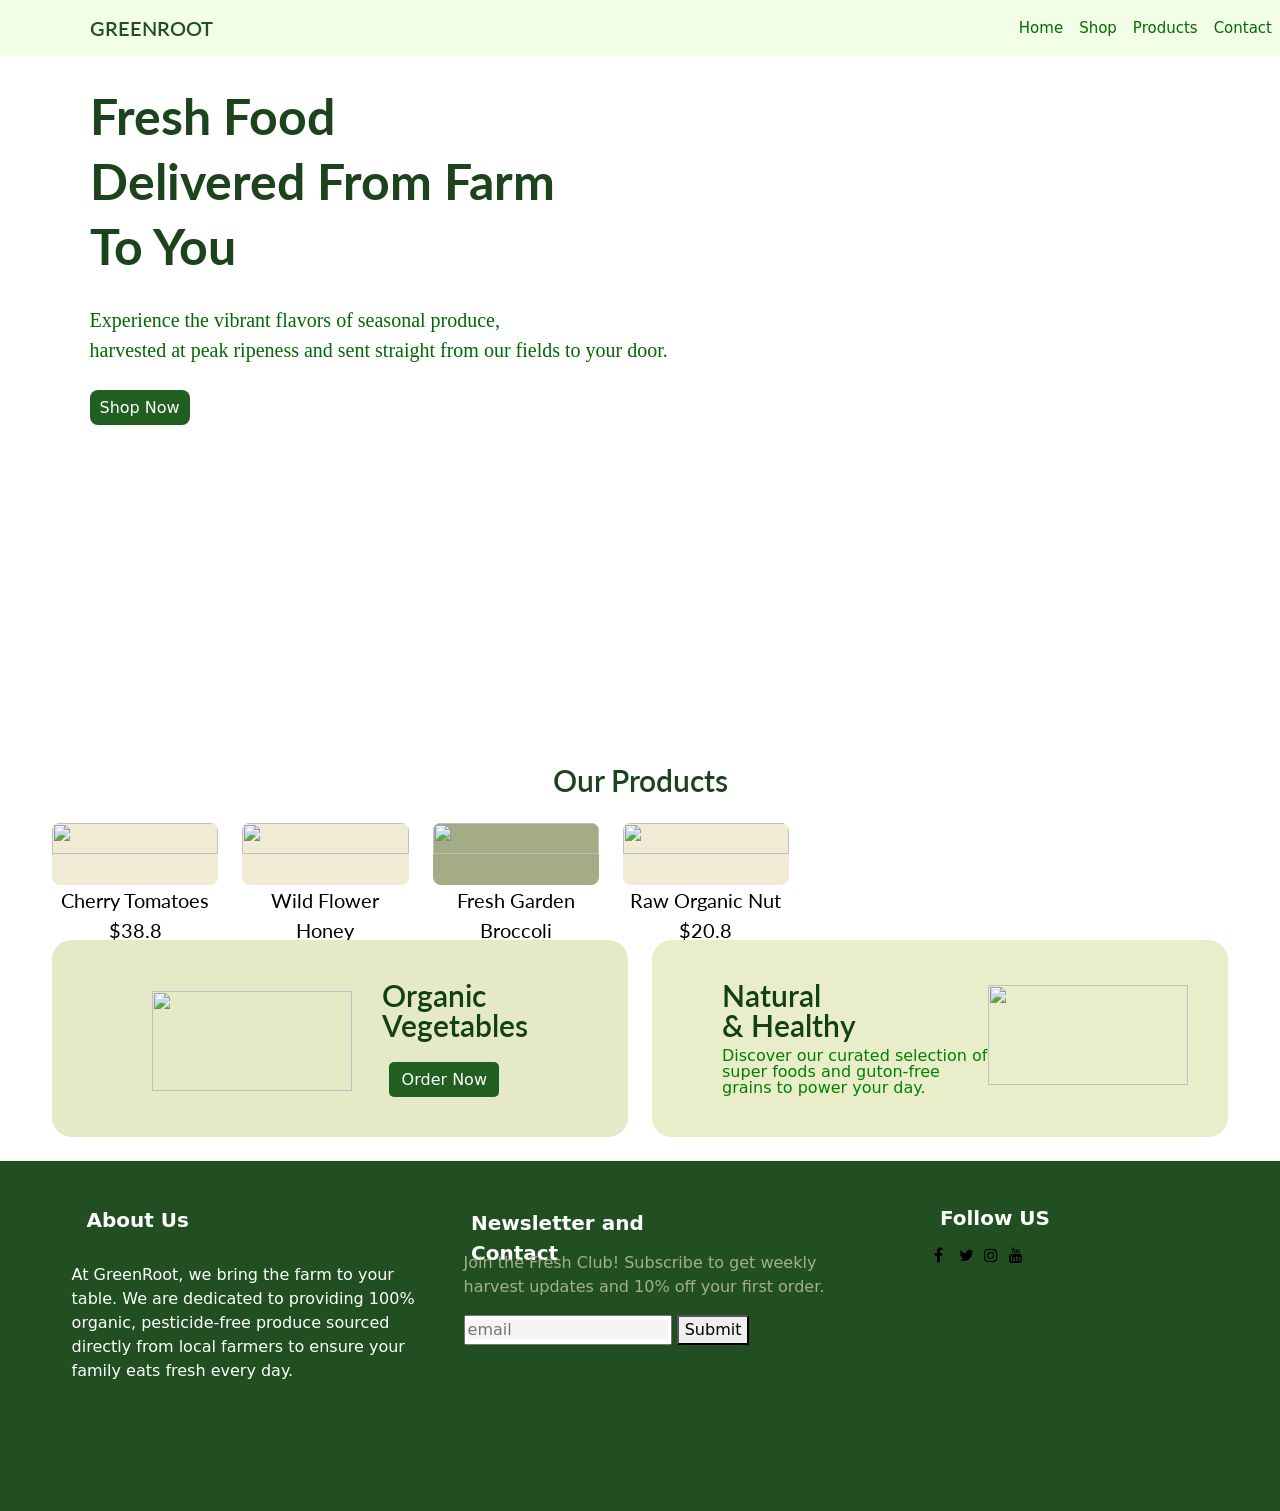
==== index.html @ a455054f "Add files via upload" ====
<!DOCTYPE html>
<html lang="en">
<head>
    <meta charset="UTF-8">
    <meta name="viewport" content="width=device-width, initial-scale=1.0">
    <link href="https://cdn.jsdelivr.net/npm/bootstrap@5.3.3/dist/css/bootstrap.min.css" rel="stylesheet">
    
    <link href="https://fonts.googleapis.com/css2?family=Lato:ital,wght@0,100;0,300;0,400;0,700;0,900;1,100;1,300;1,400;1,700;1,900&family=Play:wght@400;700&family=Playfair+Display:ital,wght@0,400..900;1,400..900&display=swap" rel="stylesheet">
    <link rel="stylesheet" href="style.css">
    <link rel="stylesheet" href="https://cdnjs.cloudflare.com/ajax/libs/font-awesome/4.7.0/css/font-awesome.min.css">


    <title>Organic</title>
</head>
<body>
    
  <nav id="mainNav" class="navbar navbar-expand-lg navbar-light fixed-top">
      <a class="navbar-brand" href="#">GREENROOT</a>
      <button class="navbar-toggler" type="button" data-bs-toggle="collapse" data-bs-target="#navbarNav">
          <span class="navbar-toggler-icon"></span>
       </button>
     <div class="collapse navbar-collapse" id="navbarNav">    
          <ul class="navbar-nav ms-auto">
                <li class="nav-item">
                    <a class="nav-link" href="#home">Home</a>
                </li>
                <li class="nav-item">
                    <a class="nav-link" href="#shop">Shop</a>
                </li>
                <li class="nav-item">
                    <a class="nav-link" href="#product">Products</span></a>
                </li>
                <li class="nav-item">
                    <a class="nav-link" href="#contact">Contact</a>
                </li>
          </ul>
      </div>
  </nav>

  <section class="hero-section">
      <div class="hero-headline" id="home">Fresh Food <br>Delivered From Farm <br>To You</div>
     <div class="hero-subheadline"> Experience the vibrant flavors of seasonal produce, <br>harvested at peak ripeness and sent straight from our fields to your door.</div>
     <button class="Shopnow" id="home">Shop Now</button>
  </section>

<div class="product" id="product">our products</div>

<section class="container">
    <div class="row">
       <div class="col-lg-3 col-md-6 col-12 mb-0">
            <div class="product-card h-100">
                <img src="img/tomato.png" class="product-image" id="tomato">
                <div class="product-name">Cherry Tomatoes</div>
                <div class="product-price">$38.8</div>
            </div>
         </div>

      <div class="col-lg-3 col-md-6 col-12 mb-0">
          <div class="product-card h-100">
                <img src="img/honey.png" class="product-image" id="honey">
                <div class="product-name">Wild Flower Honey</div>
                <div class="product-price">$27.5</div>
            </div>
      </div>

       <div class="col-lg-3 col-md-6 col-12 mb-0">
          <div class="product-card h-100">
                <img src="img/broccoli.png" class="product-image" id="broccoli">
                <div class="product-name">Fresh Garden Broccoli</div>
                <div class="product-price">$30.5</div>
            </div>
      </div>

      <div class="col-lg-3 col-md-6 col-12 mb-0">
          <div class="product-card h-100">
                <img src="img/nut.png" class="product-image" id="nut">
                <div class="product-name">Raw Organic Nut</div>
                <div class="product-price">$20.8</div>
            </div>
      </div>
  </div>
</section>

<section class="container mt-0">
    <div class="row">
        <div class="col-md-6 col-12 mb-4">
            <div class="Card h-100">
                <img class="pro-image" src="img/avocado.png">
                <div class="group-text">
                    <h2>organic<br>vegetables</h2>
                    <button class="pro-button" id="shop">order now</button>
                </div>
            </div>
        </div>

      <div class="col-md-6 col-12 mb-4">
          <div class="Card2 h-100">
              <div class="group-text">
                    <h2>natural<br> & healthy</h2>
                    <span>Discover our curated selection of super foods
                    and guton-free grains to power your day.</span>
                </div>
                <img class="pro-image" src="img/soyabeans.png">
          </div>
      </div> 
 </div> 
</section>

<section class="footer">
  <div class="container">
        <div class="col-lg-4 col-md-6 col-sm-12">
            <div class="foot">
                <h3 id="about">About Us</h3>
                <p>At GreenRoot, we bring the farm to your table. We are dedicated to providing 100% organic, pesticide-free produce sourced directly from local farmers to ensure your family eats fresh every day.</p>
            </div>
        </div>

        <div class="col-lg-4 col-md-6 col-sm-12">
          <div class="news">
              <div class="Newsletter" id="contact">Newsletter and Contact</div>
               <P>Join the Fresh Club! Subscribe to get weekly harvest updates and 10% off your first order.</P>
               <form action>
               <input type="email" placeholder="email" class="Email">
               <button class="submit">Submit</button>
               </form>
           </div>
      </div>

      <div class="col-lg-4 col-md-6 col-sm-12">
         <div class="follow">
             <h1>Follow US</h1>
         </div>
          
          <a href="https://facebook.com" class="fa fa-facebook" id="face"></a>
          <a href="https://tweeter.com" class="fa fa-twitter"></a>
          <a href="https://instagram.com" class="fa fa-instagram"></a>
          <a href="https://youtube.com" class="fa fa-youtube"></a>
      </div>
   </div>
</section>

<script src="https://cdn.jsdelivr.net/npm/bootstrap@5.3.3/dist/js/bootstrap.bundle.min.js"></script>

</body>
</html>
---- style.css ----
#mainNav .navbar-brand {
    color: #224f22;
    font-family: "Lato", sans-serif;
    font-size: 20px;
    font-weight: 550;
    text-transform: uppercase;
    padding-left: 7%;
    
}

#mainNav .nav-link {
color: #026d02;
font-weight: 500;
font-size: 15px;

}

#mainNav .nav-link:hover {
   color: #013401; 
}

nav {
    background-color: #f3fee6;
}

.hero-section {
    background-image: url(img/hero\ shot.jpg);
   min-height: 80vh;
    background-repeat: no-repeat;
    background-position: center;
    background-size: cover;
    padding: 20px 0;

    
}

.hero-headline {
    font-size: 50px;
    font-weight: 700;
    font-family: "Lato", sans-serif;
    color: #1c431c;
    margin-left: 7%;
    padding-top: 5%;
    line-height: 1.3;

}

.hero-subheadline {
 color: #026902;
    margin-left: 7%;
   padding-top: 2%;
  font-family: 'Times New Roman', Times, serif;
  font-size: 20px; 
}


.Shopnow {
    background-color: #215f21;
    color: white;
    border-radius: 8px;
    margin-left: 7%;
    margin-top: 2%;
    font-weight: 500;
    border: none;
    width: 100px;
    height: 35px;

}

.container {
    max-width: 1200px;
  width: 100%;
  display: flex;
  flex-wrap: wrap;
}

.product {
    color:#1c431c;
    font-family: "Lato", sans-serif;
    font-size: 30px;
    font-weight: 550;
    text-transform: capitalize;
    text-align: center;
    margin-top: 3%;
    margin-bottom: 1%;
}

.product-grid {
    display: grid;
    grid-template-columns: 4, 1fr;
    gap: 0;
    
}

.product-card {
    border-radius: 12px;
    text-align: center; 
    height: 100%;
    box-sizing: border-box;
    justify-content: center;
   margin-bottom: 0%;
}

.product-image {
    width: 100%;
    border-radius: 8px;
    height: 50%;
    margin-top: 4%;
}

#tomato {
    background-color: #f1ebd5;
}

#honey {
    background-color: #f1ebd5;
}

#broccoli {
    background-color: #a4ac86;
}

#nut {
    background-color: #f1ebd5;
}

.product-name {
    color: #000000;
    text-align: center;
    font-family: "Lato", sans-serif;
    font-size: 20px;
    font-weight: 400;
}

.product-price {
    color: #000000;
    text-align: center;
   font-family: "Lato", sans-serif;
    font-size: 20px;
    font-weight: 400;
    margin-bottom: 0%;
}

.Card {
    display: flex;
    align-items: center;
    justify-content: center;
    background-color: #e5e9c8;
    padding: 40px;
    border-radius: 20px;
    margin-top: 0%;

}
.pro-image {
    width: 200px;
    margin-top: 1%;
    height: 100px;
}

.group-text {
    display: flex;
    flex-direction: column;
    align-items: flex-start;
    margin-left: 30px;
}

.group-text h2 {
    display: inline-block;
    font-family:  "Lato", sans-serif;
    font-weight: 600;
    font-size: 30px;
    text-transform: capitalize;
   line-height: 1;
   color: #114111;
}

.pro-button {
    background-color: #215f21;
    color: white;
    font-weight: 500;
    border: none;
    border-radius: 5px;
    margin-left: 5%;
    margin-top: 10%;
    text-transform: capitalize;
    height: 35px;
    width: 110px;

}

.Card2 {
 display: flex;
 justify-content: flex-start;
 align-content:flex-start;
  background-color: #e9edc9;
 padding: 40px;
  border-radius: 20px;
 height: 190px;
 margin-top: 0%;

}

.group-text span {
   color: green;
   line-height: 1;
}


.footer {
    background-color: #224f22;
    min-height: 350px; 
    height: auto;
    padding-bottom: 40px;
}

.foot h3 {
    font-size: 20px;
    margin-left: 2%;
    color: white;
    font-weight: bolder;
    padding-left: 2%;
    font-size: 20px;  
}

.foot p {
  padding-top: 6%;
}

.foot {
 margin-left: 5%;
 color: white;
 padding-top: 12%;
} 
 

.footer .row {
    padding-top: 6%;
}   
    
.news {
 margin-left: 5%;
 padding-top: 12%;

}

.Newsletter {
 color: white;
 width: 260px;
 height:35px;
 font-weight: bolder;
 padding-left: 2%;
 font-size: 20px;
 

}

.news p {
 color: #a3b18a;
 padding-top: 2%;
    
}

.follow {
  padding-top: 10%;
  margin-left: 25%;
}

.follow h1 {
    color: white;
  width: 260px;
 height:35px;
 font-weight: bolder;
 padding-left: 2%;
 font-size: 20px;
 padding-top: 2%;


}

.fa {
    color: black;
    text-decoration: none;
    width: 20px;
    

}

#face {
    margin-left: 25%;
}

::placeholder {
    background-color: whitesmoke;
    
}

@media (max-width: 768px) {
    .hero-headline {
        font-size: 35px; 
        padding-top: 16%;

    }
    
    .hero-subheadline {
        font-size: 26px;
        br { display: none; } 
        
    }

    #Nav {
        padding-left: 0; 
        text-align: center;
    }

    .Card, .Card2 {
        flex-direction: column; 
        text-align: center;
        padding: 15px;
    }

    .Card2 span {
        font-size: 15px;
    }

    .group-text {
        margin-left: 0;
        align-items: center;
        margin-top: 15px;
    }
}

@media (max-width: 480px) {
    .hero-headline {
        font-size: 28px;
        margin-left: 0 !important; 
        text-align: start;   
        width: 100%;
        margin-top: 5%;
    }
    
    .product-image {
        height: auto; 
    }

    .footer .col-4 {
        text-align: center;
        margin-bottom: 30px;
    }
    
    .foot, .news, .follow {
        margin-left: 0;
        padding-top: 20px;
    }

    .hero-subheadline {
        margin-left: 0 !important; 
        text-align: start;   
        width: 100%;
        margin-top: 5%;
        font-size: 14px;

}

.Shopnow {
    height: 50px;
    width: 90px;
   margin-left: 35%;
   margin-top: 8%;

}

}
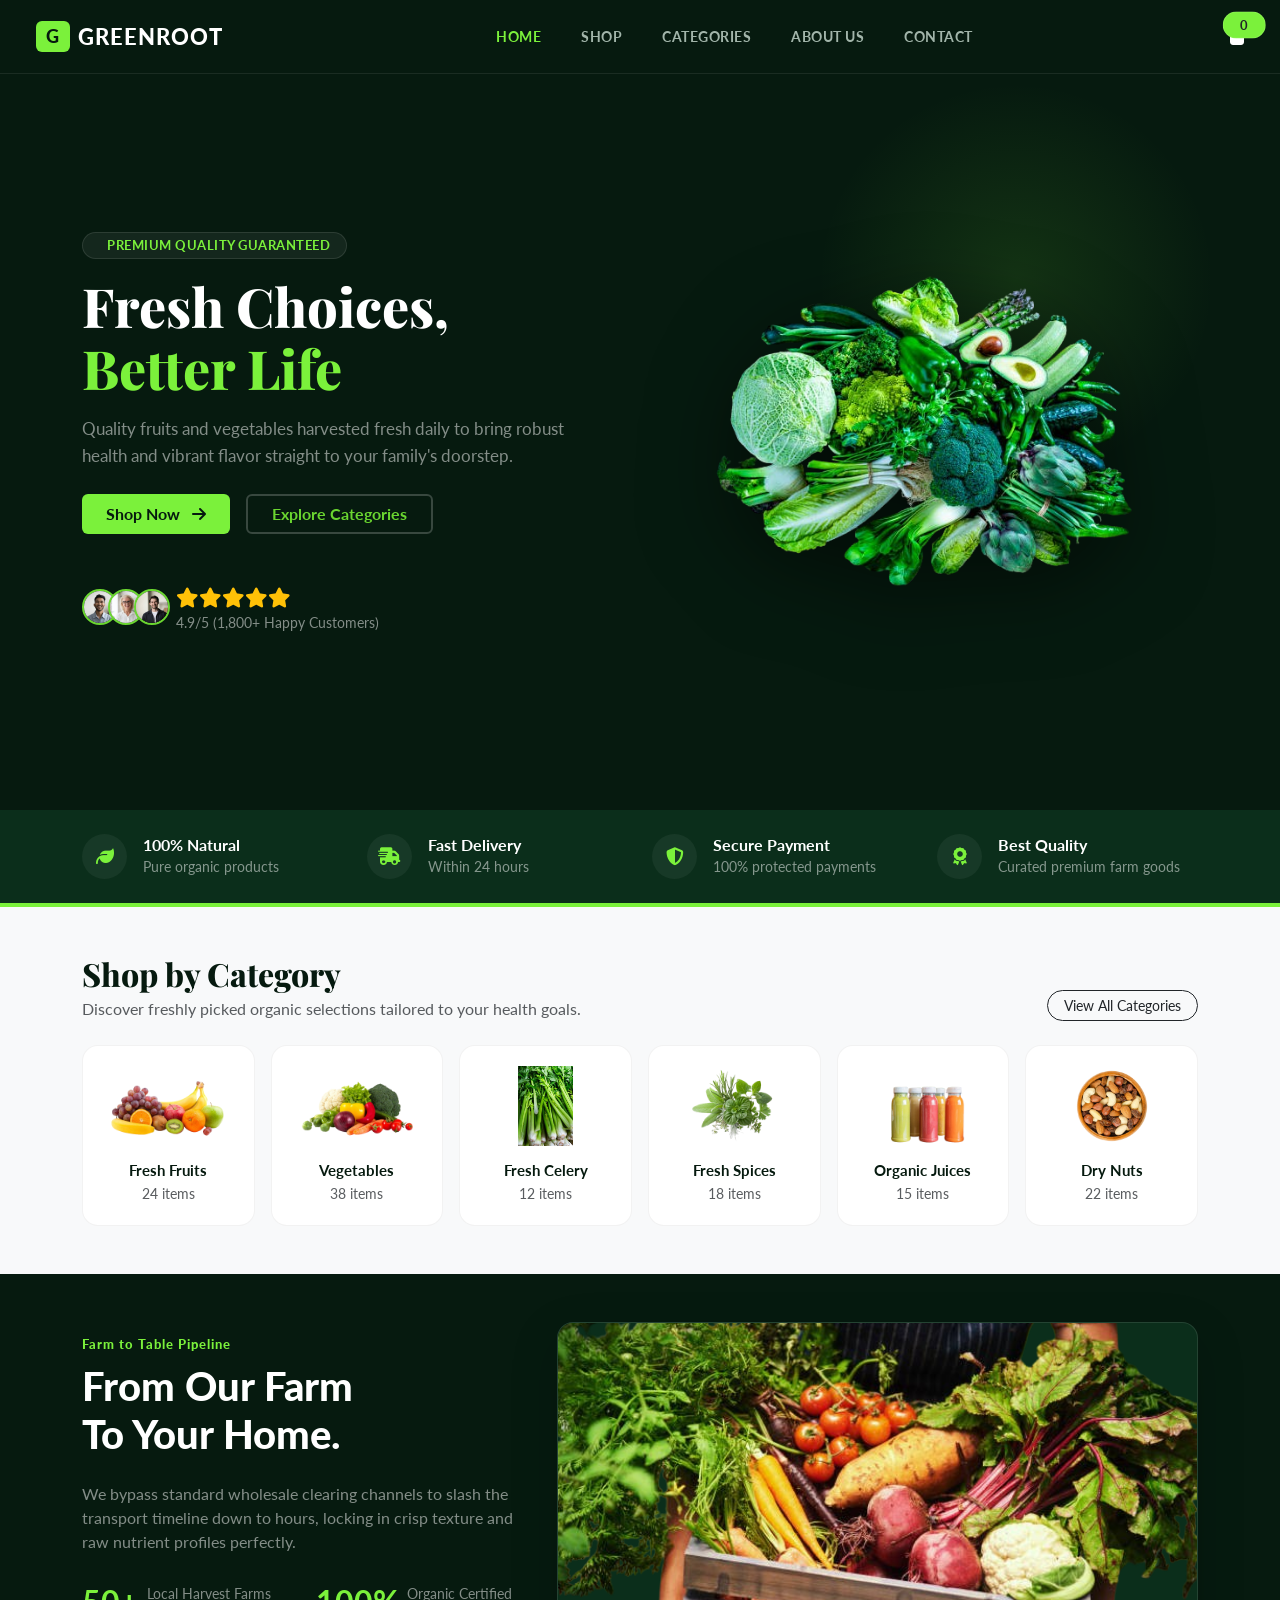
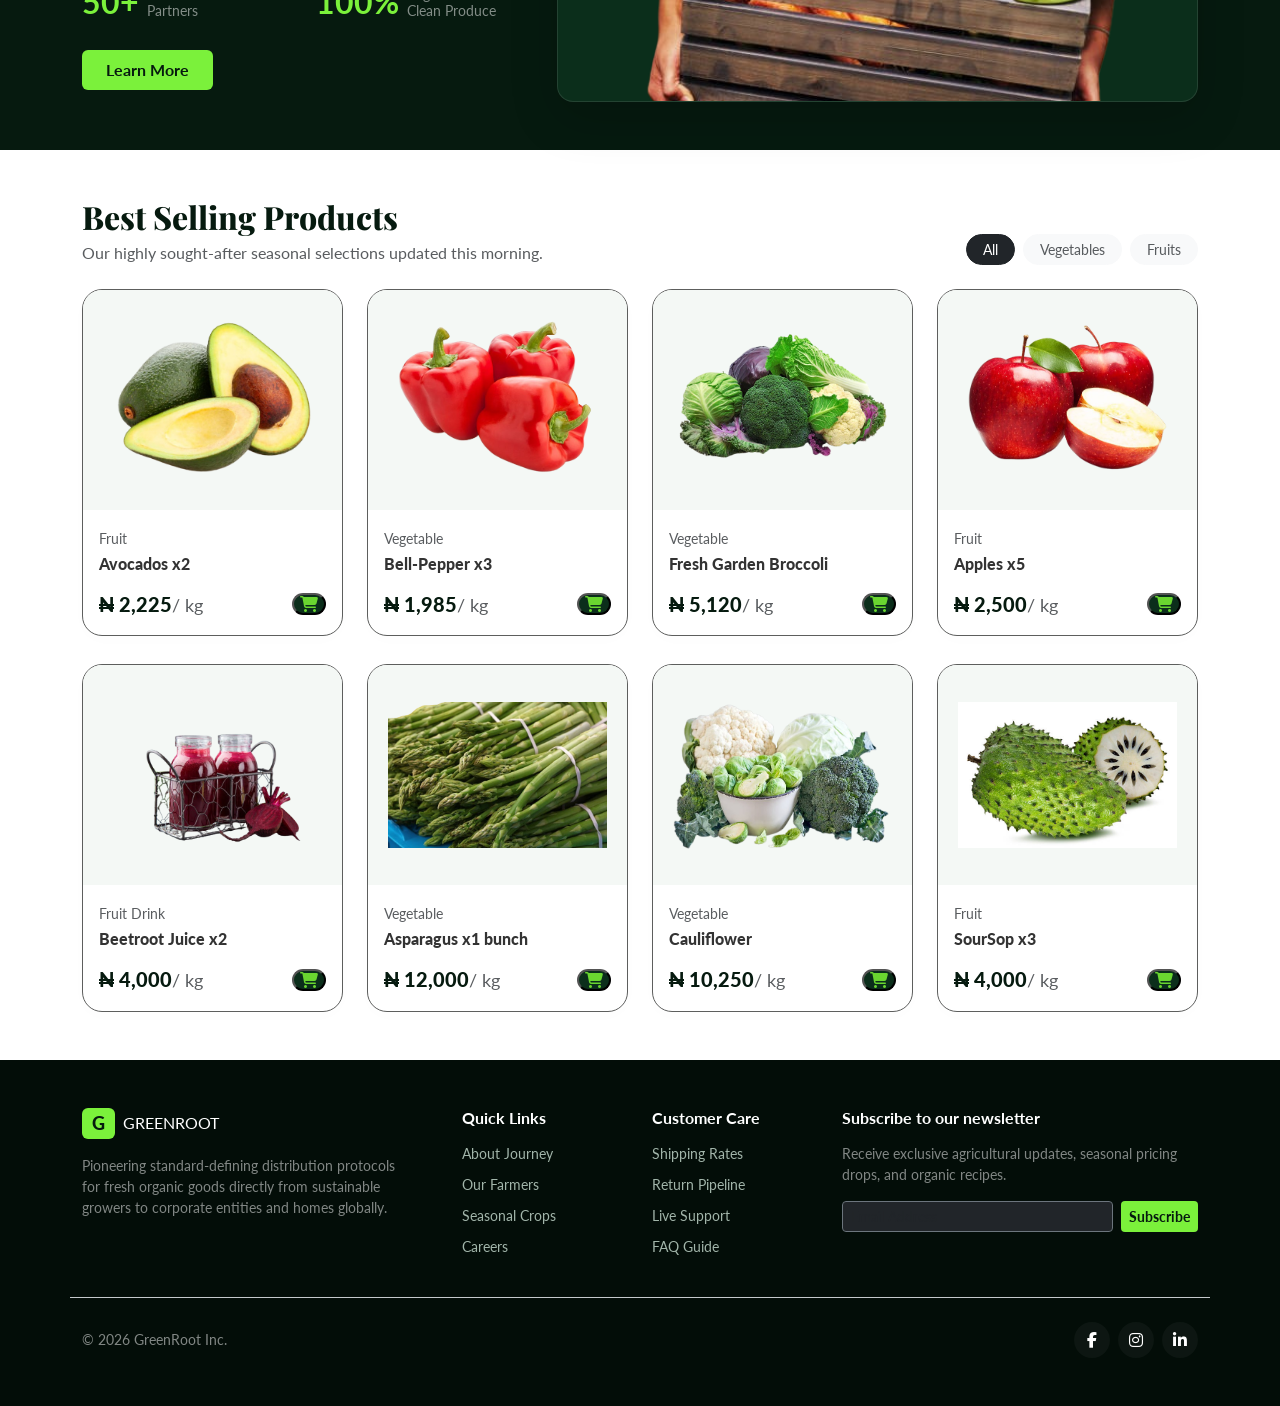
==== commit a69e51a6: "Add about, contact, categories pages and update layout" ====
--- a/index.html
+++ b/index.html
@@ -1,145 +1,407 @@
-<!DOCTYPE html>
-<html lang="en">
-<head>
-    <meta charset="UTF-8">
-    <meta name="viewport" content="width=device-width, initial-scale=1.0">
-    <link href="https://cdn.jsdelivr.net/npm/bootstrap@5.3.3/dist/css/bootstrap.min.css" rel="stylesheet">
-    
-    <link href="https://fonts.googleapis.com/css2?family=Lato:ital,wght@0,100;0,300;0,400;0,700;0,900;1,100;1,300;1,400;1,700;1,900&family=Play:wght@400;700&family=Playfair+Display:ital,wght@0,400..900;1,400..900&display=swap" rel="stylesheet">
-    <link rel="stylesheet" href="style.css">
-    <link rel="stylesheet" href="https://cdnjs.cloudflare.com/ajax/libs/font-awesome/4.7.0/css/font-awesome.min.css">
-
-
-    <title>Organic</title>
-</head>
-<body>
-    
-  <nav id="mainNav" class="navbar navbar-expand-lg navbar-light fixed-top">
-      <a class="navbar-brand" href="#">GREENROOT</a>
-      <button class="navbar-toggler" type="button" data-bs-toggle="collapse" data-bs-target="#navbarNav">
-          <span class="navbar-toggler-icon"></span>
-       </button>
-     <div class="collapse navbar-collapse" id="navbarNav">    
-          <ul class="navbar-nav ms-auto">
-                <li class="nav-item">
-                    <a class="nav-link" href="#home">Home</a>
-                </li>
-                <li class="nav-item">
-                    <a class="nav-link" href="#shop">Shop</a>
-                </li>
-                <li class="nav-item">
-                    <a class="nav-link" href="#product">Products</span></a>
-                </li>
-                <li class="nav-item">
-                    <a class="nav-link" href="#contact">Contact</a>
-                </li>
-          </ul>
-      </div>
-  </nav>
-
-  <section class="hero-section">
-      <div class="hero-headline" id="home">Fresh Food <br>Delivered From Farm <br>To You</div>
-     <div class="hero-subheadline"> Experience the vibrant flavors of seasonal produce, <br>harvested at peak ripeness and sent straight from our fields to your door.</div>
-     <button class="Shopnow" id="home">Shop Now</button>
-  </section>
-
-<div class="product" id="product">our products</div>
-
-<section class="container">
-    <div class="row">
-       <div class="col-lg-3 col-md-6 col-12 mb-0">
-            <div class="product-card h-100">
-                <img src="img/tomato.png" class="product-image" id="tomato">
-                <div class="product-name">Cherry Tomatoes</div>
-                <div class="product-price">$38.8</div>
-            </div>
-         </div>
-
-      <div class="col-lg-3 col-md-6 col-12 mb-0">
-          <div class="product-card h-100">
-                <img src="img/honey.png" class="product-image" id="honey">
-                <div class="product-name">Wild Flower Honey</div>
-                <div class="product-price">$27.5</div>
-            </div>
-      </div>
-
-       <div class="col-lg-3 col-md-6 col-12 mb-0">
-          <div class="product-card h-100">
-                <img src="img/broccoli.png" class="product-image" id="broccoli">
-                <div class="product-name">Fresh Garden Broccoli</div>
-                <div class="product-price">$30.5</div>
-            </div>
-      </div>
-
-      <div class="col-lg-3 col-md-6 col-12 mb-0">
-          <div class="product-card h-100">
-                <img src="img/nut.png" class="product-image" id="nut">
-                <div class="product-name">Raw Organic Nut</div>
-                <div class="product-price">$20.8</div>
-            </div>
-      </div>
-  </div>
-</section>
-
-<section class="container mt-0">
-    <div class="row">
-        <div class="col-md-6 col-12 mb-4">
-            <div class="Card h-100">
-                <img class="pro-image" src="img/avocado.png">
-                <div class="group-text">
-                    <h2>organic<br>vegetables</h2>
-                    <button class="pro-button" id="shop">order now</button>
-                </div>
-            </div>
-        </div>
-
-      <div class="col-md-6 col-12 mb-4">
-          <div class="Card2 h-100">
-              <div class="group-text">
-                    <h2>natural<br> & healthy</h2>
-                    <span>Discover our curated selection of super foods
-                    and guton-free grains to power your day.</span>
-                </div>
-                <img class="pro-image" src="img/soyabeans.png">
-          </div>
-      </div> 
- </div> 
-</section>
-
-<section class="footer">
-  <div class="container">
-        <div class="col-lg-4 col-md-6 col-sm-12">
-            <div class="foot">
-                <h3 id="about">About Us</h3>
-                <p>At GreenRoot, we bring the farm to your table. We are dedicated to providing 100% organic, pesticide-free produce sourced directly from local farmers to ensure your family eats fresh every day.</p>
-            </div>
-        </div>
-
-        <div class="col-lg-4 col-md-6 col-sm-12">
-          <div class="news">
-              <div class="Newsletter" id="contact">Newsletter and Contact</div>
-               <P>Join the Fresh Club! Subscribe to get weekly harvest updates and 10% off your first order.</P>
-               <form action>
-               <input type="email" placeholder="email" class="Email">
-               <button class="submit">Submit</button>
-               </form>
-           </div>
-      </div>
-
-      <div class="col-lg-4 col-md-6 col-sm-12">
-         <div class="follow">
-             <h1>Follow US</h1>
-         </div>
-          
-          <a href="https://facebook.com" class="fa fa-facebook" id="face"></a>
-          <a href="https://tweeter.com" class="fa fa-twitter"></a>
-          <a href="https://instagram.com" class="fa fa-instagram"></a>
-          <a href="https://youtube.com" class="fa fa-youtube"></a>
-      </div>
-   </div>
-</section>
-
-<script src="https://cdn.jsdelivr.net/npm/bootstrap@5.3.3/dist/js/bootstrap.bundle.min.js"></script>
-
-</body>
+<!DOCTYPE html>
+<html lang="en">
+<head>
+    <meta charset="UTF-8">
+    <meta name="viewport" content="width=device-width, initial-scale=1.0">
+    <title>GreenRoot - Fresh Choices, Better Life</title>
+    <link href="https://cdn.jsdelivr.net/npm/bootstrap@5.3.3/dist/css/bootstrap.min.css" rel="stylesheet">
+    <link href="https://fonts.googleapis.com/css2?family=Lato:wght@300;400;700;900&family=Playfair+Display:wght@600;700;800&display=swap" rel="stylesheet">
+    <link rel="stylesheet" href="https://cdnjs.cloudflare.com/ajax/libs/font-awesome/6.4.0/css/all.min.css">
+    <link rel="stylesheet" href="style.css">
+</head>
+<body>
+
+    <!-- NAVBAR -->
+    <nav class="navbar navbar-expand-lg navbar-dark fixed-top nav px-2 px-lg-4">
+        <div class="container-fluid">
+            <a class="navbar-brand d-flex align-items-center" href="#">
+                <span class="brand-logo-accent">G</span>GREENROOT
+            </a>
+            <button class="navbar-toggler" type="button" data-bs-toggle="collapse" data-bs-target="#Navbar">
+                <span class="navbar-toggler-icon"></span>
+            </button>
+            <div class="collapse navbar-collapse" id="Navbar">  
+                <ul class="navbar-nav mx-auto text-uppercase">
+                    <li class="nav-item"><a class="nav-link active" href="#home">Home</a></li>
+                    <li class="nav-item"><a class="nav-link" href="shop.html">Shop</a></li>
+                    <li class="nav-item"><a class="nav-link" href="categories.html">Categories</a></li>
+                    <li class="nav-item"><a class="nav-link" href="about.html">About Us</a></li>
+                    <li class="nav-item"><a class="nav-link" href="contact.html">Contact</a></li>
+                </ul>
+                <div class="nav-action-icons d-flex align-items-center gap-3 text-white">
+                    
+                    <a href="#" class="text-white position-relative" data-bs-toggle="offcanvas" data-bs-target="#cartDrawer">
+                        <i class="fa-solid fa-bag-shopping"></i>
+                        <span id="cart-badge" class="position-absolute top-0 start-100 translate-middle badge rounded-pill bg-neon text-dark">0</span>
+                    </a>
+                </div>
+            </div>
+        </div>
+    </nav>
+
+    <!-- HERO SECTION -->
+    <section class="hero d-flex align-items-center" id="home">
+        <div class="container position-relative z-2">
+            <div class="row align-items-center g-5">
+                <div class="col-lg-6">
+                    <div class="badge mb-3"><i class="fa-solid fa-sparkles me-2"></i> Premium Quality Guaranteed</div>
+                    <h1 class="hero-title text-white mb-3">Fresh Choices,<br><span class="text-neon">Better Life</span></h1>
+                    <p class="hero-desc text-white-50 mb-4">Quality fruits and vegetables harvested fresh daily to bring robust health and vibrant flavor straight to your family's doorstep.</p>
+                    
+                    <div class="d-flex flex-wrap gap-3 mb-5">
+                        <button class="btn btn-neon px-4 py-2.5 fw-bold"><a class="shop-tag" href="shop.html">Shop Now <i class="fa-solid fa-arrow-right ms-2"></i></a></button>
+                        <button class="btn btn-outline-white px-4 py-2.5"><a class="categories-tag" href="categories.html">Explore Categories</a></button>
+                    </div>
+
+                    <div class="d-flex align-items-center gap-3 social-proof">
+                        <div class="avatar-group d-flex">
+                            <div class="avatar-placeholder"><img src="img/profile icon.jpg"></div>
+                            <div class="avatar-placeholder"><img src="img/profile icon 3.jpg"></div>
+                            <div class="avatar-placeholder"><img src="img/profile icon 2.jpg"></div>
+                        </div>
+                        <div>
+                            <div class="text-warning fs-5"><i class="fa-solid fa-star"></i><i class="fa-solid fa-star"></i><i class="fa-solid fa-star"></i><i class="fa-solid fa-star"></i><i class="fa-solid fa-star"></i></div>
+                            <div class="text-white-50 sm-text">4.9/5 (1,800+ Happy Customers)</div>
+                        </div>
+                    </div>
+                </div>
+       
+                <div class="col-lg-6 position-relative text-center">
+                    <div class="hero-image-wrapper">
+                        <img src="img/hero_vegies.png" class="img-fluid main-hero-img" alt="Fresh Produce Display">
+                    </div>
+                </div>
+            </div>
+        </div>
+    </section>
+
+    <!-- TRUST BAR -->
+    <section class="trust-bar py-4">
+        <div class="container">
+            <div class="row g-4 text-center text-md-start">
+                <div class="col-md-3 col-6 d-md-flex align-items-center gap-3">
+                    <div class="icon-circle mb-2 mb-md-0"><i class="fa-solid fa-leaf"></i></div>
+                    <div><h6 class="mb-0 text-white fw-bold">100% Natural</h6><small class="text-white-50">Pure organic products</small></div>
+                </div>
+                <div class="col-md-3 col-6 d-md-flex align-items-center gap-3">
+                    <div class="icon-circle mb-2 mb-md-0"><i class="fa-solid fa-truck-fast"></i></div>
+                    <div><h6 class="mb-0 text-white fw-bold">Fast Delivery</h6><small class="text-white-50">Within 24 hours</small></div>
+                </div>
+                <div class="col-md-3 col-6 d-md-flex align-items-center gap-3">
+                    <div class="icon-circle mb-2 mb-md-0"><i class="fa-solid fa-shield-halved"></i></div>
+                    <div><h6 class="mb-0 text-white fw-bold">Secure Payment</h6><small class="text-white-50">100% protected payments</small></div>
+                </div>
+                <div class="col-md-3 col-6 d-md-flex align-items-center gap-3">
+                    <div class="icon-circle mb-2 mb-md-0"><i class="fa-solid fa-award"></i></div>
+                    <div><h6 class="mb-0 text-white fw-bold">Best Quality</h6><small class="text-white-50">Curated premium farm goods</small></div>
+                </div>
+            </div>
+        </div>
+    </section>
+
+    <!-- CATEGORIES -->
+    <section class="py-5 bg-light" id="categories">
+        <div class="container">
+            <div class="d-flex justify-content-between align-items-end mb-4">
+                <div>
+                    <h2 class="section-title mb-1">Shop by Category</h2>
+                    <p class="text-muted mb-0">Discover freshly picked organic selections tailored to your health goals.</p>
+                </div>
+                <a href="categories.html" class="btn btn-sm btn-outline-dark rounded-pill px-3">View All Categories</a>
+            </div>
+
+            <div class="row row-cols-2 row-cols-md-3 row-cols-lg-6 g-3">
+                <div class="col">
+                    <div class="category-card text-center">
+                        <div class="cat-img-wrap"><img src="img/fresh_fruits.png" alt="Fruits"></div>
+                        <h6>Fresh Fruits</h6>
+                        <small class="text-muted">24 items</small>
+                    </div>
+                </div>
+                <div class="col">
+                    <div class="category-card text-center">
+                        <div class="cat-img-wrap"><img src="img/vegetables.png" alt="Vegetables"></div>
+                        <h6>Vegetables</h6>
+                        <small class="text-muted">38 items</small>
+                    </div>
+                </div>
+                <div class="col">
+                    <div class="category-card text-center">
+                        <div class="cat-img-wrap"><img src="img/celery_leaves.png" alt="Salad Greens"></div>
+                        <h6>Fresh Celery</h6>
+                        <small class="text-muted">12 items</small>
+                    </div>
+                </div>
+                <div class="col">
+                    <div class="category-card text-center">
+                        <div class="cat-img-wrap"><img src="img/spices.png" alt="Fresh Herbs"></div>
+                        <h6>Fresh Spices</h6>
+                        <small class="text-muted">18 items</small>
+                    </div>
+                </div>
+                <div class="col">
+                    <div class="category-card text-center">
+                        <div class="cat-img-wrap"><img src="img/fruity_juice.png" alt="Organic Juices"></div>
+                        <h6>Organic Juices</h6>
+                        <small class="text-muted">15 items</small>
+                    </div>
+                </div>
+                <div class="col">
+                    <div class="category-card text-center">
+                        <div class="cat-img-wrap"><img src="img/nut.png" alt="Dry Fruits"></div>
+                        <h6>Dry Nuts</h6>
+                        <small class="text-muted">22 items</small>
+                    </div>
+                </div>
+            </div>
+        </div>
+    </section>
+
+    <!-- FARM TO TABLE SECTION -->
+    <section class="py-5 dark-accent-section">
+        <div class="container">
+            <div class="row align-items-center g-4">
+                <div class="col-lg-5 text-white">
+                    <div class="text-neon mb-2 uppercase-bold tracking">Farm to Table Pipeline</div>
+                    <h2 class="h1 fw-black text-white mb-4">From Our Farm<br>To Your Home.</h2>
+                    <p class="text-white-50 mb-4">We bypass standard wholesale clearing channels to slash the transport timeline down to hours, locking in crisp texture and raw nutrient profiles perfectly.</p>
+                    
+                    <div class="row g-3 mb-4">
+                        <div class="col-sm-6 d-flex align-items-center gap-2">
+                            <span class="fs-2 text-neon fw-bold">50+</span>
+                            <span class="text-white-50 sm-text lh-sm">Local Harvest Farms Partners</span>
+                        </div>
+                        <div class="col-sm-6 d-flex align-items-center gap-2">
+                            <span class="fs-2 text-neon fw-bold">100%</span>
+                            <span class="text-white-50 sm-text lh-sm">Organic Certified Clean Produce</span>
+                        </div>
+                    </div>
+                    <button class="btn btn-neon px-4 py-2" onclick="window.location.href='about.html'">Learn More</a></button>
+                </div>
+                <div class="col-lg-7">
+                    <div class="promo-video-placeholder rounded-4 position-relative overflow-hidden shadow-lg">
+                        <img src="img/farmer_harvest.png" class="w-100 object-fit-cover h-100" alt="Farmer Field Showcase">
+                        <div class="play-btn-overlay position-absolute top-55 start-50 translate-middle"></div>
+                    </div>
+                </div>
+            </div>
+        </div>
+    </section>
+
+    <!-- SHOP PRODUCTS -->
+    <section class="py-5 bg-white" id="shop">
+        <div class="container">
+            <div class="d-flex justify-content-between align-items-end mb-4">
+                <div>
+                    <h2 class="section-title mb-1">Best Selling Products</h2>
+                    <p class="text-muted mb-0">Our highly sought-after seasonal selections updated this morning.</p>
+                </div>
+                <div class="filter-tabs d-none d-md-flex gap-2">
+                    <button class="btn btn-dark btn-sm rounded-pill px-3">All</button>
+                    <button class="btn btn-light btn-sm rounded-pill px-3 text-muted">Vegetables</button>
+                    <button class="btn btn-light btn-sm rounded-pill px-3 text-muted">Fruits</button>
+                </div>
+            </div>
+
+            <div class="row row-cols-1 row-cols-sm-2 row-cols-md-3 row-cols-lg-4 g-4">
+                <!-- Product 1 -->
+                <div class="col">
+                    <div class="product-card">
+                        <div class="prod-img-box"><img src="img/avocado.png" alt=""></div>
+                        <div class="prod-details p-3">
+                            <span class="text-muted sm-text">Fruit</span>
+                            <h6 class="fw-bold my-1"><b>Avocados x2</b></h6>
+                            <div class="d-flex justify-content-between align-items-center mt-3">
+                                <span class="price-tag"><span class="nairaSign">N</span> 2,225<small class="text-muted fw-normal">/ kg</small></span>
+                                <button class="addToCartBtn" data-name="Avocados x2" data-price="2225"><i class="fa-solid fa-cart-shopping"></i></button>
+                            </div>
+                        </div>
+                    </div>
+                </div>
+
+                <!-- Product 2 -->
+                <div class="col">
+                    <div class="product-card">
+                        <div class="prod-img-box"><img src="img/bell_pepper.png" alt=""></div>
+                        <div class="prod-details p-3">
+                            <span class="text-muted sm-text">Vegetable</span>
+                            <h6 class="fw-bold my-1"><b>Bell-Pepper x3</b></h6>
+                            <div class="d-flex justify-content-between align-items-center mt-3">
+                                <span class="price-tag"><span class="nairaSign">N</span> 1,985<small class="text-muted fw-normal">/ kg</small></span>
+                                <button class="addToCartBtn" data-name="Bell-Pepper x3" data-price="1985"><i class="fa-solid fa-cart-shopping"></i></button>
+                            </div>
+                        </div>
+                    </div>
+                </div>
+
+                <!-- Product 3 -->
+                <div class="col">
+                    <div class="product-card">
+                        <div class="prod-img-box"><img src="img/broccoli.png" alt=""></div>
+                        <div class="prod-details p-3">
+                            <span class="text-muted sm-text">Vegetable</span>
+                            <h6 class="fw-bold my-1"><b>Fresh Garden Broccoli</b></h6>
+                            <div class="d-flex justify-content-between align-items-center mt-3">
+                                <span class="price-tag"><span class="nairaSign">N</span> 5,120<small class="text-muted fw-normal">/ kg</small></span>
+                                <button class="addToCartBtn" data-name="Fresh Garden Broccoli" data-price="5120"><i class="fa-solid fa-cart-shopping"></i></button>
+                            </div>
+                        </div>
+                    </div>
+                </div>
+
+                <!-- Product 4 -->
+                <div class="col">
+                    <div class="product-card">
+                        <div class="prod-img-box"><img src="img/apples.png" alt=""></div>
+                        <div class="prod-details p-3">
+                            <span class="text-muted sm-text">Fruit</span>
+                            <h6 class="fw-bold my-1"><b>Apples x5</b></h6>
+                            <div class="d-flex justify-content-between align-items-center mt-3">
+                                <span class="price-tag"><span class="nairaSign">N</span> 2,500<small class="text-muted fw-normal">/ kg</small></span>
+                                <button class="addToCartBtn" data-name="Apples x5" data-price="2500"><i class="fa-solid fa-cart-shopping"></i></button>
+                            </div>
+                        </div>
+                    </div>
+                </div>
+            </div>
+
+            <div class="row row-cols-1 row-cols-sm-2 row-cols-md-3 row-cols-lg-4 g-4 mt-1">
+                <!-- Product 5 -->
+                <div class="col">
+                    <div class="product-card">
+                        <div class="prod-img-box"><img src="img/beetroot juice.png" alt=""></div>
+                        <div class="prod-details p-3">
+                            <span class="text-muted sm-text">Fruit Drink</span>
+                            <h6 class="fw-bold my-1"><b>Beetroot Juice x2</b></h6>
+                            <div class="d-flex justify-content-between align-items-center mt-3">
+                                <span class="price-tag"><span class="nairaSign">N</span> 4,000<small class="text-muted fw-normal">/ kg</small></span>
+                                <button class="addToCartBtn" data-name="Beetroot Juice x2" data-price="4000"><i class="fa-solid fa-cart-shopping"></i></button>
+                            </div>
+                        </div>
+                    </div>
+                </div>
+
+                <!-- Product 6 -->
+                <div class="col">
+                    <div class="product-card">
+                        <div class="prod-img-box"><img src="img/asparagus.png" alt=""></div>
+                        <div class="prod-details p-3">
+                            <span class="text-muted sm-text">Vegetable</span>
+                            <h6 class="fw-bold my-1"><b>Asparagus x1 bunch</b></h6>
+                            <div class="d-flex justify-content-between align-items-center mt-3">
+                                <span class="price-tag"><span class="nairaSign">N</span> 12,000<small class="text-muted fw-normal">/ kg</small></span>
+                                <button class="addToCartBtn" data-name="Asparagus x1 bunch" data-price="12000"><i class="fa-solid fa-cart-shopping"></i></button>
+                            </div>
+                        </div>
+                    </div>
+                </div>
+
+                <!-- Product 7 -->
+                <div class="col">
+                    <div class="product-card">
+                        <div class="prod-img-box"><img src="img/cauliflower.png" alt=""></div>
+                        <div class="prod-details p-3">
+                            <span class="text-muted sm-text">Vegetable</span>
+                            <h6 class="fw-bold my-1"><b>Cauliflower</b></h6>
+                            <div class="d-flex justify-content-between align-items-center mt-3">
+                                <span class="price-tag"><span class="nairaSign">N</span> 10,250<small class="text-muted fw-normal">/ kg</small></span>
+                                <button class="addToCartBtn" data-name="Cauliflower" data-price="10250"><i class="fa-solid fa-cart-shopping"></i></button>
+                            </div>
+                        </div>
+                    </div>
+                </div>
+
+                <!-- Product 8 -->
+                <div class="col">
+                    <div class="product-card">
+                        <div class="prod-img-box"><img src="img/soursop.jpg" alt=""></div>
+                        <div class="prod-details p-3">
+                            <span class="text-muted sm-text">Fruit</span>
+                            <h6 class="fw-bold my-1"><b>SourSop x3</b></h6>
+                            <div class="d-flex justify-content-between align-items-center mt-3">
+                                <span class="price-tag"><span class="nairaSign">N</span> 4,000<small class="text-muted fw-normal">/ kg</small></span>
+                                <button class="addToCartBtn" data-name="SourSop x3" data-price="4000"><i class="fa-solid fa-cart-shopping"></i></button>
+                            </div>
+                        </div>
+                    </div>
+                </div>
+            </div>
+        </div>
+    </section>
+
+    <!-- FOOTER -->
+    <footer class="footer py-5" id="contact">
+        <div class="container">
+            <div class="row g-4 pb-4 border-bottom border-secondary-subtle">
+                <div class="col-lg-4 col-md-6">
+                    <a class="navbar-brand text-white d-flex align-items-center mb-3" href="#">
+                        <span class="brand-logo-accent">G</span>GREENROOT
+                    </a>
+                    <p class="text-white-50 sm-text pe-lg-4">Pioneering standard-defining distribution protocols for fresh organic goods directly from sustainable growers to corporate entities and homes globally.</p>
+                </div>
+                <div class="col-lg-2 col-6">
+                    <h6 class="text-white fw-bold mb-3">Quick Links</h6>
+                    <ul class="list-unstyled footer-links text-white-50 sm-text">
+                        <li><a href="#">About Journey</a></li>
+                        <li><a href="#">Our Farmers</a></li>
+                        <li><a href="#">Seasonal Crops</a></li>
+                        <li><a href="#">Careers</a></li>
+                    </ul>
+                </div>
+                <div class="col-lg-2 col-6">
+                    <h6 class="text-white fw-bold mb-3">Customer Care</h6>
+                    <ul class="list-unstyled footer-links text-white-50 sm-text">
+                        <li><a href="#">Shipping Rates</a></li>
+                        <li><a href="#">Return Pipeline</a></li>
+                        <li><a href="#">Live Support</a></li>
+                        <li><a href="#">FAQ Guide</a></li>
+                    </ul>
+                </div>
+                <div class="col-lg-4 col-md-6">
+                    <h6 class="text-white fw-bold mb-3">Subscribe to our newsletter</h6>
+                    <p class="text-white-50 sm-text">Receive exclusive agricultural updates, seasonal pricing drops, and organic recipes.</p>
+                    <form class="d-flex gap-2 mt-3 newsletter-form">
+                        <input type="email" class="form-control form-control-sm bg-dark text-white border-secondary" placeholder="Email Address">
+                        <button class="btn btn-neon btn-sm fw-bold"><a  class="Subscribe-button" href="contact.html">Subscribe</a></button>
+                    </form>
+                </div>
+            </div>
+            
+            <div class="d-flex flex-wrap justify-content-between align-items-center pt-4">
+                <p class="text-white-50 sm-text mb-0">&copy; 2026 GreenRoot Inc.</p>
+                <div class="footer-social-circles d-flex gap-2">
+                    <a href="https://facebook.com"><i class="fa-brands fa-facebook-f"></i></a>
+                    <a href="https://www.instagram.com/"><i class="fa-brands fa-instagram"></i></a>
+                    <a href="https://www.linkedin.com/"><i class="fa-brands fa-linkedin-in"></i></a>
+                </div>
+            </div>
+        </div>
+    </footer>
+
+    <!-- CART SLIDE-OUT DRAWER (OFFCANVAS) -->
+    <div class="offcanvas offcanvas-end text-dark" tabindex="-1" id="cartDrawer" aria-labelledby="cartDrawerLabel">
+      <div class="offcanvas-header border-bottom">
+        <h5 class="offcanvas-title fw-bold" id="cartDrawerLabel"><i class="fa-solid fa-bag-shopping me-2"></i> Your Shopping Cart</h5>
+        <button type="button" class="btn-close" data-bs-dismiss="offcanvas" aria-label="Close"></button>
+      </div>
+      <div class="offcanvas-body d-flex flex-column">
+        <!-- List of items in cart -->
+        <ul id="cart-items-list" class="list-group list-group-flush mb-auto">
+          <li class="list-group-item text-muted text-center py-4">Your cart is empty.</li>
+        </ul>
+
+        <div class="border-top pt-3 mt-3">
+          <div class="d-flex justify-content-between fw-bold mb-3 fs-5">
+            <span>Total:</span>
+            <span id="cart-total">N 0</span>
+          </div>
+          <button class="btn btn-neon w-100 py-2 text-dark fw-bold">Proceed to Checkout</button>
+        </div>
+      </div>
+    </div>
+
+    <!-- SCRIPTS -->
+    <script src="https://cdn.jsdelivr.net/npm/bootstrap@5.3.3/dist/js/bootstrap.bundle.min.js"></script>
+    <script src="script.js"></script>
+</body>
 </html>
--- a/style.css
+++ b/style.css
@@ -1,372 +1,438 @@
-#mainNav .navbar-brand {
-    color: #224f22;
-    font-family: "Lato", sans-serif;
-    font-size: 20px;
-    font-weight: 550;
-    text-transform: uppercase;
-    padding-left: 7%;
-    
-}
-
-#mainNav .nav-link {
-color: #026d02;
-font-weight: 500;
-font-size: 15px;
-
-}
-
-#mainNav .nav-link:hover {
-   color: #013401; 
-}
-
-nav {
-    background-color: #f3fee6;
-}
-
-.hero-section {
-    background-image: url(img/hero\ shot.jpg);
-   min-height: 80vh;
-    background-repeat: no-repeat;
-    background-position: center;
-    background-size: cover;
-    padding: 20px 0;
-
-    
-}
-
-.hero-headline {
-    font-size: 50px;
-    font-weight: 700;
-    font-family: "Lato", sans-serif;
-    color: #1c431c;
-    margin-left: 7%;
-    padding-top: 5%;
-    line-height: 1.3;
-
-}
-
-.hero-subheadline {
- color: #026902;
-    margin-left: 7%;
-   padding-top: 2%;
-  font-family: 'Times New Roman', Times, serif;
-  font-size: 20px; 
-}
-
-
-.Shopnow {
-    background-color: #215f21;
-    color: white;
-    border-radius: 8px;
-    margin-left: 7%;
-    margin-top: 2%;
-    font-weight: 500;
-    border: none;
-    width: 100px;
-    height: 35px;
-
-}
-
-.container {
-    max-width: 1200px;
-  width: 100%;
-  display: flex;
-  flex-wrap: wrap;
-}
-
-.product {
-    color:#1c431c;
-    font-family: "Lato", sans-serif;
-    font-size: 30px;
-    font-weight: 550;
-    text-transform: capitalize;
-    text-align: center;
-    margin-top: 3%;
-    margin-bottom: 1%;
-}
-
-.product-grid {
-    display: grid;
-    grid-template-columns: 4, 1fr;
-    gap: 0;
-    
-}
-
-.product-card {
-    border-radius: 12px;
-    text-align: center; 
-    height: 100%;
-    box-sizing: border-box;
-    justify-content: center;
-   margin-bottom: 0%;
-}
-
-.product-image {
-    width: 100%;
-    border-radius: 8px;
-    height: 50%;
-    margin-top: 4%;
-}
-
-#tomato {
-    background-color: #f1ebd5;
-}
-
-#honey {
-    background-color: #f1ebd5;
-}
-
-#broccoli {
-    background-color: #a4ac86;
-}
-
-#nut {
-    background-color: #f1ebd5;
-}
-
-.product-name {
-    color: #000000;
-    text-align: center;
-    font-family: "Lato", sans-serif;
-    font-size: 20px;
-    font-weight: 400;
-}
-
-.product-price {
-    color: #000000;
-    text-align: center;
-   font-family: "Lato", sans-serif;
-    font-size: 20px;
-    font-weight: 400;
-    margin-bottom: 0%;
-}
-
-.Card {
-    display: flex;
-    align-items: center;
-    justify-content: center;
-    background-color: #e5e9c8;
-    padding: 40px;
-    border-radius: 20px;
-    margin-top: 0%;
-
-}
-.pro-image {
-    width: 200px;
-    margin-top: 1%;
-    height: 100px;
-}
-
-.group-text {
-    display: flex;
-    flex-direction: column;
-    align-items: flex-start;
-    margin-left: 30px;
-}
-
-.group-text h2 {
-    display: inline-block;
-    font-family:  "Lato", sans-serif;
-    font-weight: 600;
-    font-size: 30px;
-    text-transform: capitalize;
-   line-height: 1;
-   color: #114111;
-}
-
-.pro-button {
-    background-color: #215f21;
-    color: white;
-    font-weight: 500;
-    border: none;
-    border-radius: 5px;
-    margin-left: 5%;
-    margin-top: 10%;
-    text-transform: capitalize;
-    height: 35px;
-    width: 110px;
-
-}
-
-.Card2 {
- display: flex;
- justify-content: flex-start;
- align-content:flex-start;
-  background-color: #e9edc9;
- padding: 40px;
-  border-radius: 20px;
- height: 190px;
- margin-top: 0%;
-
-}
-
-.group-text span {
-   color: green;
-   line-height: 1;
-}
-
-
-.footer {
-    background-color: #224f22;
-    min-height: 350px; 
-    height: auto;
-    padding-bottom: 40px;
-}
-
-.foot h3 {
-    font-size: 20px;
-    margin-left: 2%;
-    color: white;
-    font-weight: bolder;
-    padding-left: 2%;
-    font-size: 20px;  
-}
-
-.foot p {
-  padding-top: 6%;
-}
-
-.foot {
- margin-left: 5%;
- color: white;
- padding-top: 12%;
-} 
- 
-
-.footer .row {
-    padding-top: 6%;
-}   
-    
-.news {
- margin-left: 5%;
- padding-top: 12%;
-
-}
-
-.Newsletter {
- color: white;
- width: 260px;
- height:35px;
- font-weight: bolder;
- padding-left: 2%;
- font-size: 20px;
- 
-
-}
-
-.news p {
- color: #a3b18a;
- padding-top: 2%;
-    
-}
-
-.follow {
-  padding-top: 10%;
-  margin-left: 25%;
-}
-
-.follow h1 {
-    color: white;
-  width: 260px;
- height:35px;
- font-weight: bolder;
- padding-left: 2%;
- font-size: 20px;
- padding-top: 2%;
-
-
-}
-
-.fa {
-    color: black;
-    text-decoration: none;
-    width: 20px;
-    
-
-}
-
-#face {
-    margin-left: 25%;
-}
-
-::placeholder {
-    background-color: whitesmoke;
-    
-}
-
-@media (max-width: 768px) {
-    .hero-headline {
-        font-size: 35px; 
-        padding-top: 16%;
-
-    }
-    
-    .hero-subheadline {
-        font-size: 26px;
-        br { display: none; } 
-        
-    }
-
-    #Nav {
-        padding-left: 0; 
-        text-align: center;
-    }
-
-    .Card, .Card2 {
-        flex-direction: column; 
-        text-align: center;
-        padding: 15px;
-    }
-
-    .Card2 span {
-        font-size: 15px;
-    }
-
-    .group-text {
-        margin-left: 0;
-        align-items: center;
-        margin-top: 15px;
-    }
-}
-
-@media (max-width: 480px) {
-    .hero-headline {
-        font-size: 28px;
-        margin-left: 0 !important; 
-        text-align: start;   
-        width: 100%;
-        margin-top: 5%;
-    }
-    
-    .product-image {
-        height: auto; 
-    }
-
-    .footer .col-4 {
-        text-align: center;
-        margin-bottom: 30px;
-    }
-    
-    .foot, .news, .follow {
-        margin-left: 0;
-        padding-top: 20px;
-    }
-
-    .hero-subheadline {
-        margin-left: 0 !important; 
-        text-align: start;   
-        width: 100%;
-        margin-top: 5%;
-        font-size: 14px;
-
-}
-
-.Shopnow {
-    height: 50px;
-    width: 90px;
-   margin-left: 35%;
-   margin-top: 8%;
-
-}
-
-}
+:root {
+    --dark-forest: #061a0f;
+    --deep-accent: #0b2e1b;
+    --neon-lime: #7bf13b;
+    --neon-lime-hover: #6ad630;
+    --light: #f4f8f5;
+    --text-muted-dark: #a2b5aa;
+    --font-lato: 'Lato', sans-serif;
+    --font-playfair: 'Playfair Display', Georgia, serif;
+}
+
+body {
+    font-family: var(--font-lato);
+    color: #333;
+    overflow-x: hidden;
+    background-color: #ffffff;
+}
+
+.text-neon { color: var(--neon-lime); }
+.bg-neon { background-color: var(--neon-lime) !important; }
+.sm-text { font-size: 14px; }
+.fw-black { font-weight: 900; }
+
+.nav {
+    background-color: var(--dark-forest) !important;
+    border-bottom: 1px solid rgba(255, 255, 255, 0.08);
+    backdrop-filter: blur(10px);
+    padding-top: 15px;
+    padding-bottom: 15px;
+}
+
+.nav .navbar-brand {
+    font-weight: 900;
+    font-size: 22px;
+    letter-spacing: 1px;
+    color: #ffffff !important;
+}
+
+.brand-logo-accent {
+    background-color: var(--neon-lime);
+    color: var(--dark-forest);
+    font-weight: 900;
+    padding: 2px 10px;
+    border-radius: 6px;
+    margin-right: 8px;
+    font-size: 18px;
+}
+
+.nav .nav-link {
+    color: var(--text-muted-dark) !important;
+    font-weight: 700;
+    font-size: 14px;
+    letter-spacing: 0.5px;
+    padding: 8px 20px !important;
+    transition: color 0.3s ease;
+}
+
+.nav .nav-link.active,
+.nav .nav-link:hover {
+    color: var(--neon-lime) !important;
+}
+
+.hero {
+    background-color: var(--dark-forest);
+    min-height: 90vh;
+    position: relative;
+    padding-top: 130px;
+    padding-bottom: 80px;
+    overflow: hidden;
+}
+
+.hero::before {
+    content: '';
+    position: absolute;
+    width: 400px;
+    height: 400px;
+    background: radial-gradient(circle, rgba(123,241,59,0.12) 0%, rgba(0,0,0,0) 70%);
+    top: 10%;
+    right: 5%;
+    z-index: 1;
+}
+
+.badge {
+    display: inline-flex;
+    align-items: center;
+    background-color: rgba(255, 255, 255, 0.06);
+    color: var(--neon-lime);
+    border: 1px solid rgba(255, 255, 255, 0.1);
+    padding: 6px 16px;
+    border-radius: 100px;
+    font-size: 13px;
+    font-weight: 700;
+    text-transform: uppercase;
+    letter-spacing: 0.5px;
+}
+
+.hero-title {
+    font-family: var(--font-playfair);
+    font-size: 54px;
+    line-height: 1.15;
+    font-weight: 800;
+}
+
+.hero-desc {
+    font-size: 17px;
+    line-height: 1.6;
+    max-width: 520px;
+}
+
+.btn-neon {
+    background-color: var(--neon-lime);
+    color: var(--dark-forest);
+    border: none;
+    font-weight: 700;
+    transition: all 0.3s cubic-bezier(0.165, 0.84, 0.44, 1);
+}
+
+.btn-neon:hover {
+    background-color: var(--neon-lime-hover);
+    transform: translateY(-2px);
+    color: var(--dark-forest);
+}
+
+.btn-outline-white {
+    border: 2px solid rgba(255, 255, 255, 0.2);
+    color: #ffffff;
+    font-weight: 700;
+    transition: all 0.3s ease;
+}
+
+.btn-outline-white:hover {
+    border-color: #ffffff;
+    background-color: rgba(255, 255, 255, 0.05);
+    color: #ffffff;
+}
+
+.avatar-group .avatar-placeholder {
+    width: 36px;
+    height: 36px;
+    border: 2px solid #6ad630;
+    border-radius: 50%;
+    margin-right: -10px;
+}
+
+
+.avatar-group img {
+    width: 100%;
+    height: 100%;
+    object-fit: cover; /* Prevents the faces from squishing */
+    display: block;
+    border-radius: 50%;
+}
+
+.hero-image-wrapper {
+    position: relative;
+    display: inline-block;
+}
+
+.main-hero-img {
+    filter: drop-shadow(0px 20px 40px rgba(0,0,0,0.5));
+    animation: floatingAnimation 6s ease-in-out infinite;
+}
+
+.floating-accent-logo {
+    position: absolute;
+    bottom: 10px;
+    right: 10px;
+    background-color: rgba(123, 241, 59, 0.1);
+    border: 1px solid rgba(123, 241, 59, 0.2);
+    color: var(--neon-lime);
+    font-family: var(--font-playfair);
+    font-size: 120px;
+    font-weight: 900;
+    line-height: 1;
+    z-index: -1;
+    user-select: none;
+}
+
+
+.trust-bar {
+    background-color: var(--deep-accent);
+    border-bottom: 4px solid var(--neon-lime);
+}
+
+.icon-circle {
+    width: 45px;
+    height: 45px;
+    background-color: rgba(255, 255, 255, 0.05);
+    border-radius: 50%;
+    color: var(--neon-lime);
+    display: inline-flex;
+    align-items: center;
+    justify-content: center;
+    font-size: 18px;
+}
+
+
+.section-title {
+    font-family: var(--font-playfair);
+    font-weight: 800;
+    color: var(--dark-forest);
+}
+
+.bg-light {
+    background-color: var(--light);
+}
+
+.category-card {
+    background-color: #ffffff;
+    border: 1px solid rgba(0, 0, 0, 0.05);
+    padding: 20px 15px;
+    border-radius: 16px;
+    transition: all 0.3s cubic-bezier(0.165, 0.84, 0.44, 1);
+    cursor: pointer;
+}
+
+.category-card:hover {
+    transform: translateY(-5px);
+    box-shadow: 0 15px 30px rgba(6, 26, 15, 0.05);
+    border-color: var(--neon-lime);
+}
+
+.cat-img-wrap {
+    height: 80px;
+    display: flex;
+    align-items: center;
+    justify-content: center;
+    margin-bottom: 15px;
+}
+
+.cat-img-wrap img {
+    max-height: 100%;
+    max-width: 100%;
+    object-fit: contain;
+}
+
+.category-card h6 {
+    font-weight: 700;
+    margin-bottom: 2px;
+    font-size: 15px;
+    color: var(--dark-forest);
+}
+
+.dark-accent-section {
+    background-color: var(--dark-forest);
+}
+
+.tracking { letter-spacing: 1px; font-size: 13px; font-weight: 900;}
+
+.promo-video-placeholder {
+    height: 380px;
+    background-color: var(--deep-accent);
+    border: 1px solid rgba(255, 255, 255, 0.1);
+}
+
+.play-pulse-circle {
+    width: 70px;
+    height: 70px;
+    background-color: var(--neon-lime);
+    color: var(--dark-forest);
+    border-radius: 50%;
+    display: flex;
+    align-items: center;
+    justify-content: center;
+    font-size: 22px;
+    cursor: pointer;
+    box-shadow: 0 0 0 0 rgba(123, 241, 59, 0.4);
+    animation: pulsePlay 2s infinite;
+}
+
+.product-card {
+    background: #ffffff;
+    border-radius: 20px;
+    border: 1px solid rgba(0,0,0,0.04);
+    box-shadow: 0 4px 20px rgba(0,0,0,0.01);
+    position: relative;
+    overflow: hidden;
+    height: 100%;
+    transition: all 0.3s cubic-bezier(0.165, 0.84, 0.44, 1);
+    border: 1px solid #5d5e5d;
+}
+
+.product-card:hover {
+    transform: translateY(-6px);
+    box-shadow: 0 20px 40px rgba(6, 26, 15, 0.06);
+}
+
+.nairaSign {
+    text-decoration: line-through;
+  text-decoration-style: double;
+}
+
+.badge-tag {
+    position: absolute;
+    top: 15px;
+    left: 15px;
+    background-color: var(--dark-forest);
+    color: #ffffff;
+    font-size: 11px;
+    font-weight: 700;
+    text-transform: uppercase;
+    padding: 4px 12px;
+    border-radius: 50px;
+    letter-spacing: 0.5px;
+    z-index: 2;
+}
+
+.prod-img-box {
+    background-color: var(--light);
+    height: 220px;
+    display: flex;
+    align-items: center;
+    justify-content: center;
+    padding: 20px;
+}
+
+.prod-img-box img {
+    max-height: 100%;
+    max-width: 100%;
+    object-fit: contain;
+    transition: transform 0.5s ease;
+}
+
+.product-card:hover .prod-img-box img {
+    transform: scale(1.08);
+}
+
+.price-tag {
+    font-size: 20px;
+    font-weight: 900;
+    color: var(--dark-forest);
+}
+
+.addToCartBtn{
+    background-color: #0b2e1b;
+    color:#6ad630;
+    border-radius: 12px;
+    display: inline-flex;
+    align-items: center;
+    justify-content: center;
+    transition: all 0.2s ease;
+}
+
+.product-card:hover .btn-add-cart {
+    background-color: var(--neon-lime);
+    color: var(--dark-forest);
+}
+footer {
+    background-color: #030d08;
+    color: #ffffff;
+}
+
+.footer-links li {
+    margin-bottom: 10px;
+}
+
+.footer-links a {
+    color: var(--text-muted-dark);
+    text-decoration: none;
+    transition: color 0.2s ease;
+}
+
+.footer-links a:hover {
+    color: var(--neon-lime);
+}
+
+.footer-social-circles a {
+    width: 36px;
+    height: 36px;
+    background-color: rgba(255,255,255,0.04);
+    color: #ffffff;
+    border-radius: 50%;
+    display: inline-flex;
+    align-items: center;
+    justify-content: center;
+    text-decoration: none;
+    transition: all 0.3s ease;
+}
+
+.categories-tag {
+    text-decoration: none;
+    color: #6ad630;
+}
+
+.learn-more-button {
+  text-decoration: none;
+    color: #061a0f;
+}
+
+.shop-tag {
+    text-decoration: none;
+    color: #061a0f;
+}
+
+.Subscribe-button {
+    text-decoration: none;
+    color: #061a0f;
+}
+
+.footer-social-circles a:hover {
+    background-color: var(--neon-lime);
+    color: var(--dark-forest);
+    transform: scale(1.1);
+}
+
+/* CATEGORY CARDS HOVER EFFECT */
+.category-card {
+    transition: transform 0.3s ease, box-shadow 0.3s ease;
+}
+.category-card:hover {
+    transform: translateY(-6px);
+    box-shadow: 0 12px 24px rgba(0, 0, 0, 0.12) !important;
+}
+.object-fit-cover {
+    object-fit: cover;
+}
+
+@keyframes floatingAnimation {
+    0% { transform: translateY(0px); }
+    50% { transform: translateY(-15px); }
+    100% { transform: translateY(0px); }
+}
+
+@keyframes pulsePlay {
+    0% { box-shadow: 0 0 0 0 rgba(123, 241, 59, 0.5); }
+    70% { box-shadow: 0 0 0 15px rgba(123, 241, 59, 0); }
+    100% { box-shadow: 0 0 0 0 rgba(123, 241, 59, 0); }
+}
+
+
+@media (max-width: 991px) {
+    .hero-title { font-size: 40px; }
+    .floating-accent-logo { display: none; }
+    .hero { text-align: center; }
+    .hero-desc { margin: 0 auto; }
+    .social-proof { justify-content: center; }
+    .promo-video-placeholder { height: 260px; }
+}
